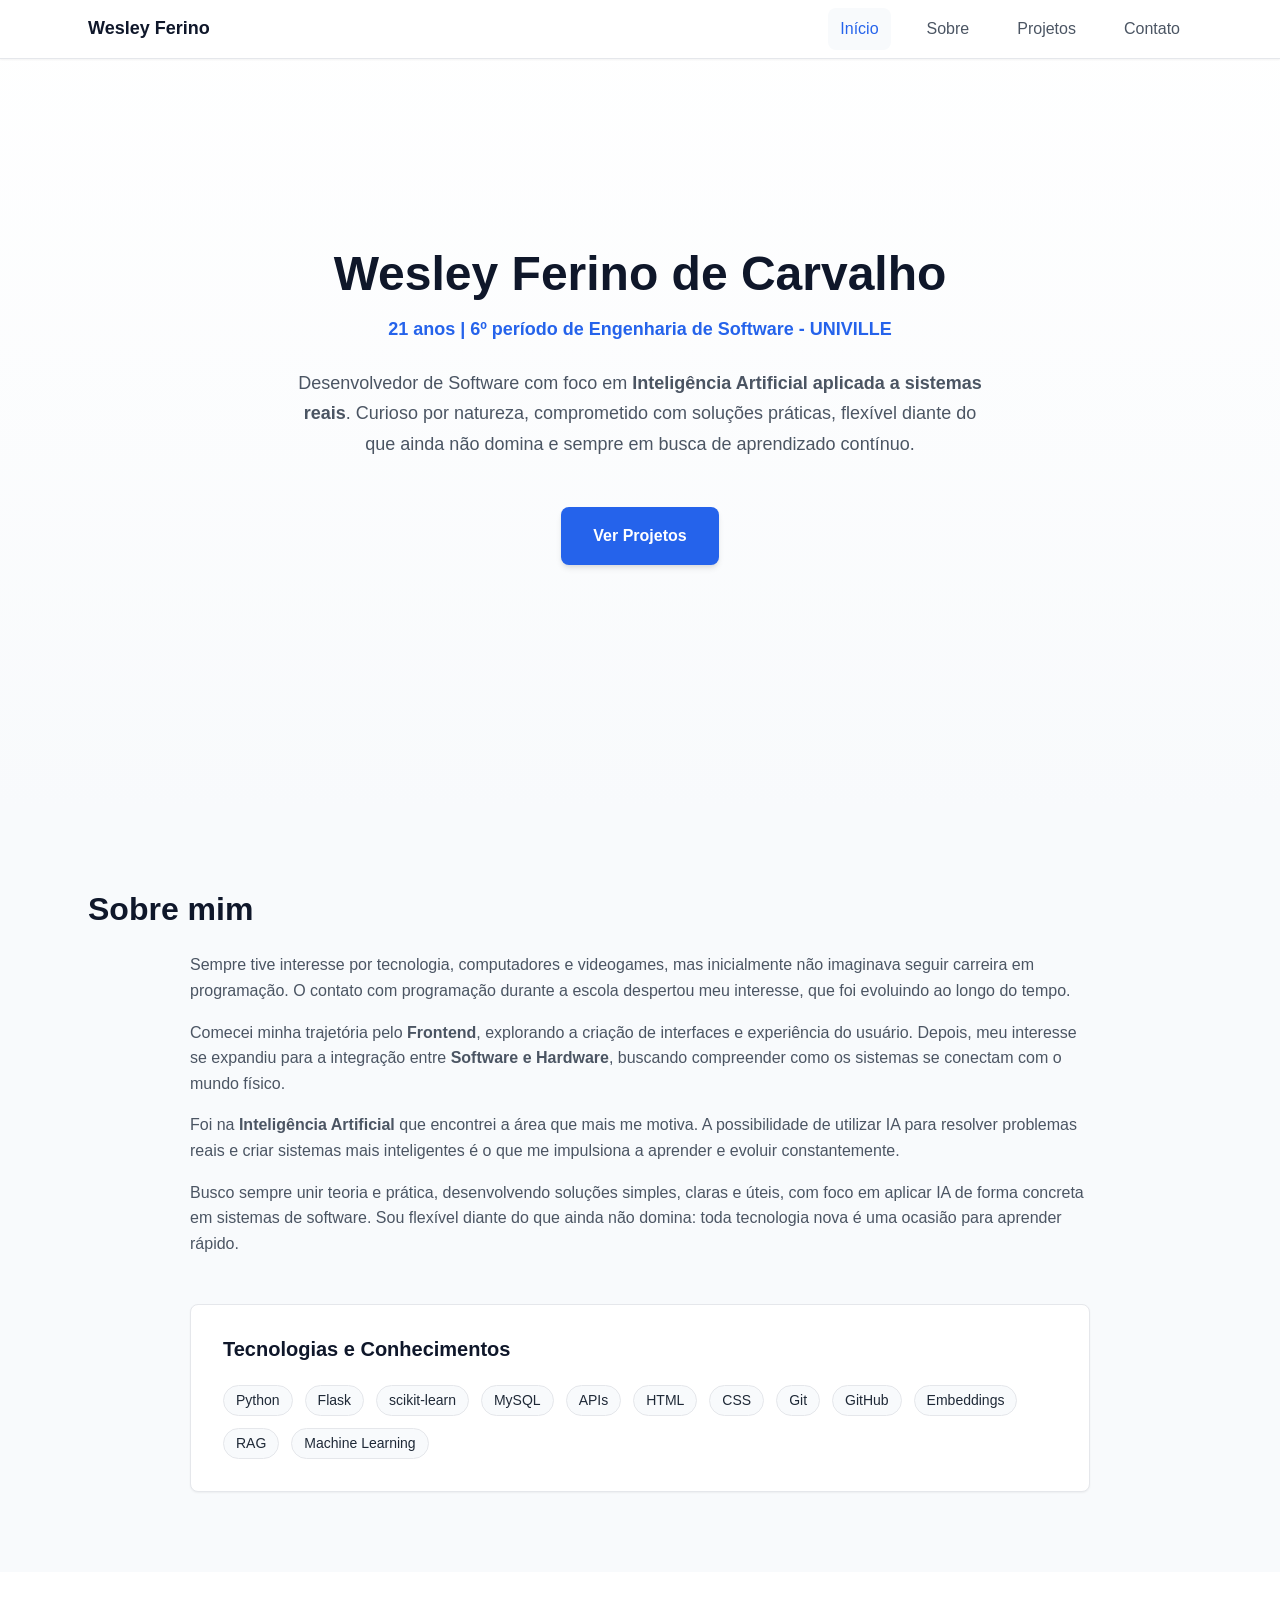
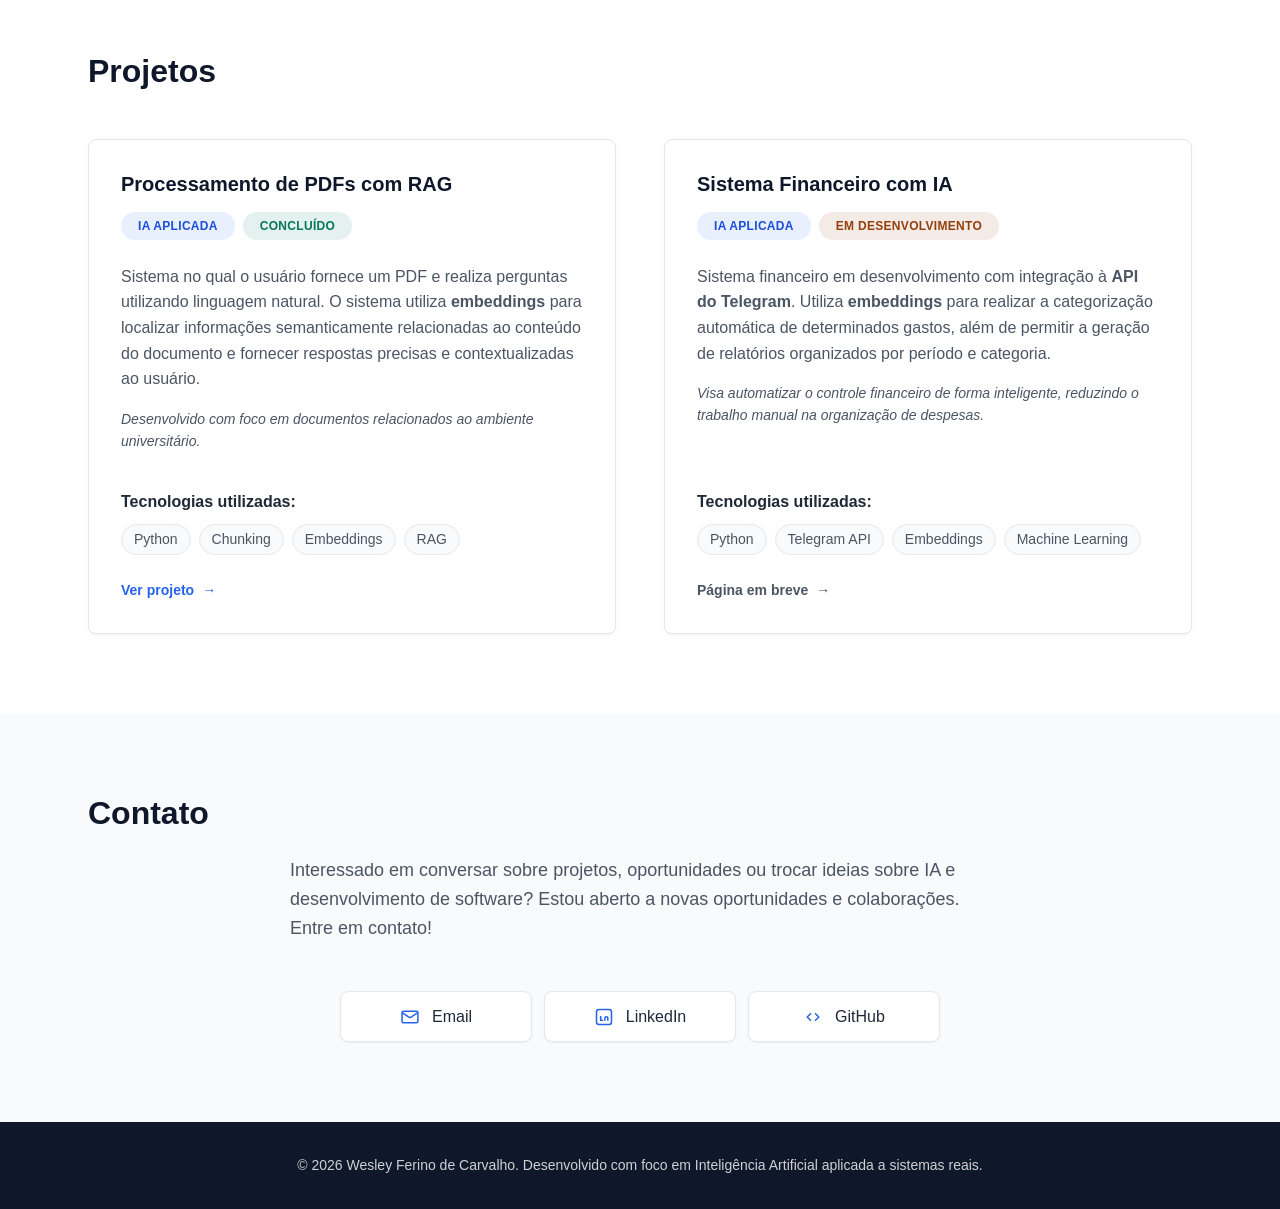
==== index.html @ 2a943b16 "first commit repositorio" ====
<!DOCTYPE html>
<html lang="pt-BR">
  <head>
    <meta charset="UTF-8" />
    <meta name="viewport" content="width=device-width, initial-scale=1.0" />
    <meta
      name="description"
      content="Portfólio de Wesley Ferino de Carvalho - Desenvolvedor de Software com foco em Inteligência Artificial aplicada a sistemas reais."
    />
    <title>
      Wesley Ferino - Desenvolvedor de Software | IA aplicada a sistemas
    </title>

    <!-- Estilos -->
    <link rel="stylesheet" href="css/styles.css" />
    <link rel="stylesheet" href="css/responsive.css" />
  </head>
  <body>
    <!-- Cabeçalho e Navegação -->
    <header class="header">
      <div class="container">
        <nav class="nav" aria-label="Navegação principal">
          <a href="#inicio" class="nav-logo">Wesley Ferino</a>

          <button
            type="button"
            class="nav-toggle"
            aria-expanded="false"
            aria-controls="nav-menu"
            aria-label="Abrir menu de navegação"
          >
            <span class="nav-toggle-icon" aria-hidden="true">☰</span>
          </button>

          <ul class="nav-menu" id="nav-menu">
            <li class="nav-item">
              <a href="#inicio" class="nav-link">Início</a>
            </li>
            <li class="nav-item">
              <a href="#sobre" class="nav-link">Sobre</a>
            </li>
            <li class="nav-item">
              <a href="#projetos" class="nav-link">Projetos</a>
            </li>
            <li class="nav-item">
              <a href="#contato" class="nav-link">Contato</a>
            </li>
          </ul>
        </nav>
      </div>
    </header>

    <!-- Conteúdo Principal -->
    <main>
      <!-- Seção Hero/Início -->
      <section id="inicio" class="hero" aria-labelledby="inicio-titulo">
        <div class="container">
          <div class="hero-content">
            <h1 class="hero-name" id="inicio-titulo">Wesley Ferino de Carvalho</h1>
            <p class="hero-info">
              21 anos | 6º período de Engenharia de Software - UNIVILLE
            </p>
            <p class="hero-description">
              Desenvolvedor de Software com foco em
              <strong>Inteligência Artificial aplicada a sistemas reais</strong>.
              Curioso por natureza, comprometido com soluções práticas, flexível
              diante do que ainda não domina e sempre em busca de aprendizado
              contínuo.
            </p>
            <a href="#projetos" class="btn btn-primary">Ver Projetos</a>
          </div>
        </div>
      </section>

      <!-- Seção Sobre -->
      <section id="sobre" class="about" aria-labelledby="sobre-titulo">
        <div class="container">
          <h2 class="section-title" id="sobre-titulo">Sobre mim</h2>

          <div class="about-content">
            <div class="about-text">
              <p>
                Sempre tive interesse por tecnologia, computadores e videogames,
                mas inicialmente não imaginava seguir carreira em programação. O
                contato com programação durante a escola despertou meu
                interesse, que foi evoluindo ao longo do tempo.
              </p>
              <p>
                Comecei minha trajetória pelo <strong>Frontend</strong>,
                explorando a criação de interfaces e experiência do usuário.
                Depois, meu interesse se expandiu para a integração entre
                <strong>Software e Hardware</strong>, buscando compreender como
                os sistemas se conectam com o mundo físico.
              </p>
              <p>
                Foi na <strong>Inteligência Artificial</strong> que encontrei a
                área que mais me motiva. A possibilidade de utilizar IA para
                resolver problemas reais e criar sistemas mais inteligentes é o
                que me impulsiona a aprender e evoluir constantemente.
              </p>
              <p>
                Busco sempre unir teoria e prática, desenvolvendo soluções
                simples, claras e úteis, com foco em aplicar IA de forma
                concreta em sistemas de software. Sou flexível diante do que
                ainda não domina: toda tecnologia nova é uma ocasião para
                aprender rápido.
              </p>
            </div>

            <div class="skills">
              <h3 class="skills-title">Tecnologias e Conhecimentos</h3>
              <div class="skills-grid">
                <span class="skill-tag">Python</span>
                <span class="skill-tag">Flask</span>
                <span class="skill-tag">scikit-learn</span>
                <span class="skill-tag">MySQL</span>
                <span class="skill-tag">APIs</span>
                <span class="skill-tag">HTML</span>
                <span class="skill-tag">CSS</span>
                <span class="skill-tag">Git</span>
                <span class="skill-tag">GitHub</span>
                <span class="skill-tag">Embeddings</span>
                <span class="skill-tag">RAG</span>
                <span class="skill-tag">Machine Learning</span>
              </div>
            </div>
          </div>
        </div>
      </section>

      <!-- Seção Projetos -->
      <section id="projetos" class="projects" aria-labelledby="projetos-titulo">
        <div class="container">
          <h2 class="section-title" id="projetos-titulo">Projetos</h2>

          <div class="projects-grid">
            <!-- Projeto 1: Processamento de PDFs com RAG -->
            <article class="project-card">
              <div class="project-header">
                <h3 class="project-title">
                  <a class="project-link" href="projetos/rag/"
                    >Processamento de PDFs com RAG</a
                  >
                </h3>
                <div class="project-badges">
                  <span class="badge badge-ai">IA Aplicada</span>
                  <span class="badge badge-completed">Concluído</span>
                </div>
              </div>

              <div class="project-content">
                <p class="project-description">
                  Sistema no qual o usuário fornece um PDF e realiza perguntas
                  utilizando linguagem natural. O sistema utiliza
                  <strong>embeddings</strong> para localizar informações
                  semanticamente relacionadas ao conteúdo do documento e fornecer
                  respostas precisas e contextualizadas ao usuário.
                </p>
                <p class="project-context">
                  Desenvolvido com foco em documentos relacionados ao ambiente
                  universitário.
                </p>
              </div>

              <div class="project-tech">
                <h4>Tecnologias utilizadas:</h4>
                <div class="tech-tags">
                  <span class="tech-tag">Python</span>
                  <span class="tech-tag">Chunking</span>
                  <span class="tech-tag">Embeddings</span>
                  <span class="tech-tag">RAG</span>
                </div>
              </div>

              <p class="project-cta">
                Ver projeto <span class="project-cta-arrow" aria-hidden="true">→</span>
              </p>
            </article>

            <!-- Projeto 2: Sistema Financeiro com IA -->
            <article class="project-card">
              <div class="project-header">
                <h3 class="project-title">Sistema Financeiro com IA</h3>
                <div class="project-badges">
                  <span class="badge badge-ai">IA Aplicada</span>
                  <span class="badge badge-development"
                    >Em Desenvolvimento</span
                  >
                </div>
              </div>

              <div class="project-content">
                <p class="project-description">
                  Sistema financeiro em desenvolvimento com integração à
                  <strong>API do Telegram</strong>. Utiliza
                  <strong>embeddings</strong> para realizar a categorização
                  automática de determinados gastos, além de permitir a geração
                  de relatórios organizados por período e categoria.
                </p>
                <p class="project-goal">
                  Visa automatizar o controle financeiro de forma inteligente,
                  reduzindo o trabalho manual na organização de despesas.
                </p>
              </div>

              <div class="project-tech">
                <h4>Tecnologias utilizadas:</h4>
                <div class="tech-tags">
                  <span class="tech-tag">Python</span>
                  <span class="tech-tag">Telegram API</span>
                  <span class="tech-tag">Embeddings</span>
                  <span class="tech-tag">Machine Learning</span>
                </div>
              </div>

              <p class="project-cta project-cta-muted">
                Página em breve
                <span class="project-cta-arrow" aria-hidden="true">→</span>
              </p>
            </article>
          </div>
        </div>
      </section>

      <!-- Seção Contato -->
      <section id="contato" class="contact" aria-labelledby="contato-titulo">
        <div class="container">
          <h2 class="section-title" id="contato-titulo">Contato</h2>

          <div class="contact-content">
            <p class="contact-description">
              Interessado em conversar sobre projetos, oportunidades ou trocar
              ideias sobre IA e desenvolvimento de software? Estou aberto a
              novas oportunidades e colaborações. Entre em contato!
            </p>

            <div class="contact-links">
              <a
                href="mailto:weslleycontas09@gmail.com"
                class="contact-link"
                aria-label="Enviar email para Wesley Ferino"
              >
                <span class="contact-icon" aria-hidden="true">
                  <svg
                    viewBox="0 0 24 24"
                    fill="none"
                    stroke="currentColor"
                    stroke-width="1.8"
                    stroke-linecap="round"
                    stroke-linejoin="round"
                    focusable="false"
                  >
                    <rect x="2.5" y="5" width="19" height="14" rx="2"></rect>
                    <path d="m3 7 8.1 5.4a1.4 1.4 0 0 0 1.6 0L21 7"></path>
                  </svg>
                </span>
                <span>Email</span>
              </a>

              <a
                href="https://www.linkedin.com/in/ferinosz/"
                class="contact-link"
                target="_blank"
                rel="noopener noreferrer"
                aria-label="Visitar perfil do LinkedIn de Wesley Ferino"
              >
                <span class="contact-icon" aria-hidden="true">
                  <svg
                    viewBox="0 0 24 24"
                    fill="none"
                    stroke="currentColor"
                    stroke-width="1.8"
                    stroke-linecap="round"
                    stroke-linejoin="round"
                    focusable="false"
                  >
                    <rect x="3" y="3" width="18" height="18" rx="3"></rect>
                    <path d="M8 11.5V16"></path>
                    <path d="M8 16h2.2"></path>
                    <path d="M13 16v-2.6a1.8 1.8 0 0 1 3.6 0V16"></path>
                  </svg>
                </span>
                <span>LinkedIn</span>
              </a>

              <a
                href="https://github.com/ferinoSZ"
                class="contact-link"
                target="_blank"
                rel="noopener noreferrer"
                aria-label="Visitar perfil do GitHub de Wesley Ferino"
              >
                <span class="contact-icon" aria-hidden="true">
                  <svg
                    viewBox="0 0 24 24"
                    fill="none"
                    stroke="currentColor"
                    stroke-width="1.8"
                    stroke-linecap="round"
                    stroke-linejoin="round"
                    focusable="false"
                  >
                    <path d="m9 8-4 4 4 4"></path>
                    <path d="m15 8 4 4-4 4"></path>
                  </svg>
                </span>
                <span>GitHub</span>
              </a>
            </div>
          </div>
        </div>
      </section>
    </main>

    <!-- Rodapé -->
    <footer class="footer">
      <div class="container">
        <p class="footer-text">
          © 2026 Wesley Ferino de Carvalho. Desenvolvido com foco em
          Inteligência Artificial aplicada a sistemas reais.
        </p>
      </div>
    </footer>

    <!-- Script JavaScript -->
    <script src="js/main.js"></script>
  </body>
</html>
---- css/styles.css ----
/* Estilos principais - Portfólio Wesley Ferino */
/* Comentários em português-BR conforme Constituição IV */

/* Reset e base */
*,
*::before,
*::after {
  margin: 0;
  padding: 0;
  box-sizing: border-box;
}

:root {
  /* Cores */
  --color-primary: #2563eb;
  --color-primary-dark: #1d4ed8;
  --color-primary-soft: rgba(37, 99, 235, 0.1);
  --color-secondary: #0f172a;
  --color-text-primary: #1f2937;
  --color-text-secondary: #4b5563;
  --color-background: #ffffff;
  --color-background-alt: #f8fafc;
  --color-border: #e5e7eb;
  --color-success: #047857;
  --color-success-soft: rgba(4, 120, 87, 0.1);
  --color-warning: #92400e;
  --color-warning-soft: rgba(146, 64, 14, 0.1);

  /* Tipografia */
  --font-family-base: -apple-system, BlinkMacSystemFont, "Segoe UI", Roboto,
    "Helvetica Neue", Arial, sans-serif;
  --font-size-xs: 0.75rem;
  --font-size-sm: 0.875rem;
  --font-size-base: 1rem;
  --font-size-lg: 1.125rem;
  --font-size-xl: 1.25rem;
  --font-size-2xl: 1.5rem;
  --font-size-3xl: 2rem;
  --font-size-4xl: 2.5rem;

  /* Espaçamentos */
  --spacing-xs: 0.5rem;
  --spacing-sm: 0.75rem;
  --spacing-md: 1rem;
  --spacing-lg: 1.5rem;
  --spacing-xl: 2rem;
  --spacing-2xl: 3rem;
  --spacing-3xl: 4rem;

  /* Layout */
  --header-height: 3.5rem;
  --container-max-width: 1200px;
  --about-max-width: 900px;
  --contact-max-width: 700px;
  --contact-link-min-width: 8.5rem;
  --contact-link-max-width: 12rem;

  /* Sombras, bordas e transições */
  --shadow-sm: 0 1px 2px 0 rgba(0, 0, 0, 0.05);
  --shadow-md: 0 4px 6px -1px rgba(0, 0, 0, 0.1),
    0 2px 4px -1px rgba(0, 0, 0, 0.06);
  --shadow-lg: 0 10px 15px -3px rgba(0, 0, 0, 0.1),
    0 4px 6px -2px rgba(0, 0, 0, 0.05);
  --border-radius: 0.5rem;
  --border-radius-pill: 999px;
  --transition-base: 0.2s ease-in-out;
}

/* Documento: scroll-padding-top compensa o header fixo nas navegações por âncora */
html {
  font-size: 16px;
  scroll-behavior: smooth;
  scroll-padding-top: calc(var(--header-height) + var(--spacing-md));
}

body {
  font-family: var(--font-family-base);
  font-size: var(--font-size-base);
  line-height: 1.6;
  color: var(--color-text-primary);
  background-color: var(--color-background);
  -webkit-font-smoothing: antialiased;
  -moz-osx-font-smoothing: grayscale;
}

/* Tipografia */
h1,
h2,
h3,
h4,
h5,
h6 {
  line-height: 1.2;
  color: var(--color-secondary);
  font-weight: 700;
  margin-bottom: var(--spacing-md);
}

h1 {
  font-size: var(--font-size-3xl);
}

h2 {
  font-size: var(--font-size-2xl);
  margin-bottom: var(--spacing-lg);
}

h3 {
  font-size: var(--font-size-xl);
}

p {
  color: var(--color-text-secondary);
  margin-bottom: var(--spacing-md);
}

a {
  color: var(--color-primary);
  text-decoration: none;
  transition: color var(--transition-base);
}

a:hover {
  color: var(--color-primary-dark);
}

a:focus-visible {
  outline: 2px solid var(--color-primary);
  outline-offset: 2px;
  border-radius: 2px;
}

/* Listas */
ul {
  list-style: none;
}

/* Container e seções */
.container {
  width: 100%;
  max-width: var(--container-max-width);
  margin: 0 auto;
  padding: 0 var(--spacing-md);
}

section {
  padding: var(--spacing-3xl) 0;
}

section:nth-child(even) {
  background-color: var(--color-background-alt);
}

/* Título de seção - eixo de alinhamento único (esquerda) em todas as seções */
.section-title {
  margin-bottom: var(--spacing-lg);
  text-align: left;
}

/* Botões */
button {
  font-family: inherit;
  cursor: pointer;
  border: none;
  background: none;
}

button:focus-visible {
  outline: 2px solid var(--color-primary);
  outline-offset: 2px;
  border-radius: var(--border-radius);
}

/* Acessibilidade - redução de movimento */
@media (prefers-reduced-motion: reduce) {
  html {
    scroll-behavior: auto;
  }

  *,
  *::before,
  *::after {
    animation-duration: 0.01ms !important;
    animation-iteration-count: 1 !important;
    transition-duration: 0.01ms !important;
    scroll-behavior: auto !important;
  }
}

/* Header e navegação */
.header {
  position: fixed;
  top: 0;
  left: 0;
  right: 0;
  z-index: 1000;
  min-height: var(--header-height);
  background-color: rgba(255, 255, 255, 0.95);
  border-bottom: 1px solid var(--color-border);
  box-shadow: var(--shadow-sm);
  -webkit-backdrop-filter: blur(10px);
  backdrop-filter: blur(10px);
}

.nav {
  position: relative;
  display: flex;
  justify-content: space-between;
  align-items: center;
  gap: var(--spacing-md);
  min-height: var(--header-height);
  padding: var(--spacing-xs) 0;
}

.nav-logo {
  font-size: var(--font-size-lg);
  font-weight: 700;
  color: var(--color-secondary);
}

.nav-link {
  display: block;
  width: 100%;
  padding: var(--spacing-sm) var(--spacing-md);
  color: var(--color-text-secondary);
  font-weight: 500;
  text-align: left;
  border-radius: var(--border-radius);
  transition: color var(--transition-base),
    background-color var(--transition-base);
}

.nav-link:hover,
.nav-link:focus,
.nav-link.active {
  color: var(--color-primary);
  background-color: var(--color-background-alt);
}

/* Menu mobile - base mobile-first; expandido a partir de 768px em responsive.css */
.nav-toggle {
  display: block;
  padding: var(--spacing-xs);
  color: var(--color-secondary);
  font-size: var(--font-size-xl);
  line-height: 1;
  /* Fallback de fontes para o glifo do menu ficar consistente entre sistemas */
  font-family: "Segoe UI Symbol", "Apple Symbols", "Noto Sans Symbols 2",
    var(--font-family-base);
}

.nav-toggle-icon {
  display: block;
  line-height: 1;
}

.nav-menu {
  position: absolute;
  top: calc(100% + var(--spacing-xs));
  right: 0;
  display: flex;
  flex-direction: column;
  gap: var(--spacing-xs);
  width: auto;
  min-width: 200px;
  /* Limita a largura para não gerar overflow horizontal em telas estreitas */
  max-width: calc(100vw - 2 * var(--spacing-md));
  padding: var(--spacing-sm);
  background-color: var(--color-background);
  border: 1px solid var(--color-border);
  border-radius: var(--border-radius);
  box-shadow: var(--shadow-lg);
  transform: translateY(-8px);
  opacity: 0;
  visibility: hidden;
  transition: opacity var(--transition-base),
    transform var(--transition-base),
    visibility var(--transition-base);
}

.nav-menu.active {
  transform: translateY(0);
  opacity: 1;
  visibility: visible;
}

.nav-item {
  width: 100%;
}

/* Trava a rolagem enquanto o menu mobile está aberto */
body.menu-open {
  overflow: hidden;
}

/* Hero */
.hero {
  display: flex;
  align-items: center;
  justify-content: center;
  min-height: 100vh;
  min-height: 100dvh;
  background: linear-gradient(
    180deg,
    var(--color-background) 0%,
    var(--color-background-alt) 100%
  );
}

.hero-content {
  max-width: 800px;
  margin: 0 auto;
  text-align: center;
}

.hero-name {
  font-size: var(--font-size-3xl);
  margin-bottom: var(--spacing-sm);
}

.hero-info {
  font-size: var(--font-size-lg);
  font-weight: 600;
  color: var(--color-primary);
  margin-bottom: var(--spacing-lg);
}

.hero-description {
  font-size: var(--font-size-lg);
  line-height: 1.7;
  margin-bottom: var(--spacing-2xl);
}

/* Botões */
.btn {
  display: inline-block;
  padding: var(--spacing-md) var(--spacing-xl);
  border-radius: var(--border-radius);
  font-weight: 600;
  text-align: center;
  transition: background-color var(--transition-base),
    color var(--transition-base),
    transform var(--transition-base),
    box-shadow var(--transition-base);
}

.btn-primary {
  background-color: var(--color-primary);
  color: var(--color-background);
  box-shadow: var(--shadow-md);
}

.btn-primary:hover,
.btn-primary:focus {
  background-color: var(--color-primary-dark);
  color: var(--color-background);
  transform: translateY(-2px);
  box-shadow: var(--shadow-lg);
}

/* Sobre */
.about-content {
  max-width: var(--about-max-width);
  margin: 0 auto;
}

.about-text {
  margin-bottom: var(--spacing-2xl);
}

.skills {
  padding: var(--spacing-xl);
  background-color: var(--color-background);
  border: 1px solid var(--color-border);
  border-radius: var(--border-radius);
  box-shadow: var(--shadow-sm);
}

.skills-title {
  margin-bottom: var(--spacing-lg);
  font-size: var(--font-size-xl);
}

.skills-grid {
  display: flex;
  flex-wrap: wrap;
  gap: var(--spacing-sm);
}

/* Componente único de etiquetas - usado por skills, tecnologias e badges */
.skill-tag,
.tech-tag,
.badge {
  display: inline-block;
  padding: 0.25rem var(--spacing-sm);
  border: 1px solid var(--color-border);
  border-radius: var(--border-radius-pill);
  font-size: var(--font-size-sm);
  font-weight: 500;
  line-height: 1.5;
  transition: background-color var(--transition-base),
    color var(--transition-base),
    border-color var(--transition-base);
}

.skill-tag {
  background-color: var(--color-background-alt);
  color: var(--color-text-primary);
}

.skill-tag:hover {
  background-color: var(--color-primary);
  border-color: var(--color-primary);
  color: var(--color-background);
}

.tech-tag {
  background-color: var(--color-background-alt);
  color: var(--color-text-secondary);
}

/* Badges de destaque de IA e de status */
.badge {
  padding: 0.25rem var(--spacing-md);
  border-color: transparent;
  font-size: var(--font-size-xs);
  font-weight: 600;
  letter-spacing: 0.025em;
  text-transform: uppercase;
}

.badge-ai {
  background-color: var(--color-primary-soft);
  color: var(--color-primary-dark);
}

.badge-completed {
  background-color: var(--color-success-soft);
  color: var(--color-success);
}

.badge-development {
  background-color: var(--color-warning-soft);
  color: var(--color-warning);
}

/* Projetos */
.projects-grid {
  display: grid;
  grid-template-columns: 1fr;
  gap: var(--spacing-xl);
  margin-top: var(--spacing-2xl);
}

.project-card {
  display: flex;
  flex-direction: column;
  height: 100%;
  /* Ancoragem para o link esticado do título cobrir o card inteiro */
  position: relative;
  padding: var(--spacing-lg);
  background-color: var(--color-background);
  border: 1px solid var(--color-border);
  border-radius: var(--border-radius);
  box-shadow: var(--shadow-sm);
  transition: transform var(--transition-base),
    box-shadow var(--transition-base),
    border-color var(--transition-base);
}

.project-card:hover {
  transform: translateY(-4px);
  border-color: var(--color-primary);
  box-shadow: var(--shadow-lg);
}

.project-header {
  margin-bottom: var(--spacing-lg);
}

.project-title {
  font-size: var(--font-size-xl);
  margin-bottom: var(--spacing-md);
}

.project-badges {
  display: flex;
  flex-wrap: wrap;
  gap: var(--spacing-xs);
}

.project-content {
  flex-grow: 1;
  margin-bottom: var(--spacing-lg);
}

.project-description {
  margin-bottom: var(--spacing-md);
}

.project-context,
.project-goal {
  font-size: var(--font-size-sm);
  font-style: italic;
}

.project-tech h4 {
  margin-bottom: var(--spacing-sm);
  font-size: var(--font-size-base);
  color: var(--color-text-primary);
}

.tech-tags {
  display: flex;
  flex-wrap: wrap;
  gap: var(--spacing-xs);
}

/* Link do título do projeto. O pseudo-elemento estende a área clicável para
   todo o card sem aninhar links. O título mantém a cor de heading até o hover. */
.project-link {
  color: var(--color-secondary);
}

.project-link::after {
  content: "";
  position: absolute;
  inset: 0;
}

.project-card:hover .project-link,
.project-card:focus-within .project-link {
  color: var(--color-primary);
}

/* Dica de continuação: deixa explícito que o card leva a algum lugar */
.project-cta {
  display: inline-flex;
  align-items: center;
  gap: var(--spacing-xs);
  margin-top: var(--spacing-lg);
  margin-bottom: 0;
  color: var(--color-primary);
  font-size: var(--font-size-sm);
  font-weight: 600;
}

.project-cta-arrow {
  transition: transform var(--transition-base);
}

.project-card:hover .project-cta-arrow {
  transform: translateX(3px);
}

/* Projeto sem página de detalhe: mantém a mesma linguagem visual, sem prometer navegação */
.project-cta-muted {
  color: var(--color-text-secondary);
}

.project-card:hover .project-cta-arrow {
  transform: none;
}

/* Contato */
.contact-content {
  max-width: var(--contact-max-width);
  margin: 0 auto;
}

.contact-description {
  font-size: var(--font-size-lg);
  margin-bottom: var(--spacing-2xl);
}

/* Contato - base mobile: botões empilhados e centralizados.
   A fileira única com três botões iguais é aplicada a partir de 480px em responsive.css. */
.contact-links {
  display: flex;
  flex-direction: column;
  align-items: center;
  gap: var(--spacing-md);
}

.contact-link {
  display: flex;
  align-items: center;
  justify-content: center;
  gap: var(--spacing-sm);
  width: 100%;
  max-width: var(--contact-link-max-width);
  padding: var(--spacing-sm) var(--spacing-md);
  background-color: var(--color-background);
  border: 1px solid var(--color-border);
  border-radius: var(--border-radius);
  box-shadow: var(--shadow-sm);
  color: var(--color-text-primary);
  font-weight: 500;
  transition: background-color var(--transition-base),
    color var(--transition-base),
    border-color var(--transition-base),
    transform var(--transition-base),
    box-shadow var(--transition-base);
}

.contact-link:hover,
.contact-link:focus {
  background-color: var(--color-primary);
  border-color: var(--color-primary);
  color: var(--color-background);
  transform: translateY(-2px);
  box-shadow: var(--shadow-md);
}

.contact-link:focus-visible {
  outline: 2px solid var(--color-primary);
  outline-offset: 2px;
}

.contact-icon {
  display: inline-flex;
  align-items: center;
  justify-content: center;
  width: var(--font-size-xl);
  height: var(--font-size-xl);
  color: var(--color-primary);
}

.contact-icon svg {
  width: 100%;
  height: 100%;
}

.contact-link:hover .contact-icon,
.contact-link:focus .contact-icon {
  color: var(--color-background);
}

/* Rodapé */
.footer {
  padding: var(--spacing-xl) 0;
  background-color: var(--color-secondary);
  text-align: center;
}

.footer-text {
  margin-bottom: 0;
  color: rgba(255, 255, 255, 0.8);
  font-size: var(--font-size-sm);
}

/* Página de detalhe do projeto */
/* Não há hero nesta página para cobrir o header fixo, por isso o
   espaçamento superior é calculado somando a altura do header. */
.project-detail {
  padding-top: calc(var(--header-height) + var(--spacing-2xl));
}

.detail-header {
  max-width: var(--about-max-width);
  margin-bottom: var(--spacing-2xl);
}

.detail-title {
  font-size: var(--font-size-3xl);
  margin-bottom: var(--spacing-md);
}

.detail-badges {
  display: flex;
  flex-wrap: wrap;
  gap: var(--spacing-xs);
  margin-bottom: var(--spacing-lg);
}

.detail-lead {
  font-size: var(--font-size-lg);
  margin-bottom: 0;
}

.detail-lead + .detail-lead {
  margin-top: var(--spacing-md);
}

.prose {
  max-width: var(--about-max-width);
}

.prose > * + * {
  margin-top: var(--spacing-md);
}

.prose h2 {
  font-size: var(--font-size-xl);
  margin-top: var(--spacing-2xl);
  margin-bottom: var(--spacing-md);
}

/* Subtítulo de subsection dentro do texto corrido (ex.: "Detalhes técnicos") */
.prose h3 {
  font-size: var(--font-size-lg);
  margin-top: var(--spacing-xl);
  margin-bottom: var(--spacing-md);
}

.prose ol,
.prose ul {
  padding-left: var(--spacing-lg);
}

.prose ol {
  list-style: decimal;
}

.prose ul {
  list-style: disc;
}

.prose li + li {
  margin-top: var(--spacing-sm);
}

.prose code {
  padding: 0.1rem 0.35rem;
  background-color: var(--color-background-alt);
  border: 1px solid var(--color-border);
  border-radius: 0.25rem;
  font-family: ui-monospace, SFMono-Regular, "SF Mono", Menlo, Consolas,
    "Liberation Mono", monospace;
  font-size: 0.9em;
}

.detail-actions {
  display: flex;
  flex-wrap: wrap;
  gap: var(--spacing-md);
  margin-top: var(--spacing-2xl);
}

/* Botão secundário - ação alternativa quando a principal já é um filled */
.btn-outline {
  background-color: var(--color-background);
  border: 1px solid var(--color-primary);
  color: var(--color-primary);
  box-shadow: var(--shadow-sm);
}

.btn-outline:hover,
.btn-outline:focus {
  background-color: var(--color-primary-soft);
  color: var(--color-primary-dark);
  transform: translateY(-2px);
  box-shadow: var(--shadow-md);
}
---- css/responsive.css ----
/* Estilos responsivos - Mobile-First */
/* Comentários em português-BR conforme Constituição IV */
/* Estratégia única: apenas media queries min-width, com a base mobile em styles.css */

/* Telas médias: 480px - 767px */
@media (min-width: 480px) {
  .container {
    padding: 0 var(--spacing-lg);
  }

  /* Contato: três botões em uma única fileira, centralizados e com o mesmo tamanho.
     flex-wrap mantém a fileira única e só reorganiza se faltar espaço. */
  .contact-links {
    flex-direction: row;
    flex-wrap: wrap;
    justify-content: center;
    gap: var(--spacing-sm);
  }

  .contact-link {
    flex: 1 1 var(--contact-link-min-width);
    max-width: var(--contact-link-max-width);
  }

  .project-card {
    padding: var(--spacing-xl);
  }
}

/* Tablet: 768px - 1023px */
@media (min-width: 768px) {
  h1 {
    font-size: var(--font-size-4xl);
  }

  h2 {
    font-size: var(--font-size-3xl);
  }

  .container {
    padding: 0 var(--spacing-xl);
  }

  /* Navegação em linha: o menu mobile dá lugar ao menu sempre visível */
  .nav-menu {
    position: static;
    flex-direction: row;
    align-items: center;
    gap: var(--spacing-lg);
    width: auto;
    min-width: 0;
    max-width: none;
    padding: 0;
    background-color: transparent;
    border: 0;
    box-shadow: none;
    transform: none;
    opacity: 1;
    visibility: visible;
  }

  .nav-item {
    width: auto;
  }

  .nav-link {
    display: inline-block;
    width: auto;
    padding: var(--spacing-xs) var(--spacing-sm);
  }

  .nav-toggle {
    display: none;
  }

  /* Hero */
  .hero-content {
    max-width: 700px;
  }

  .hero-name {
    font-size: var(--font-size-4xl);
  }

  /* Projetos - grid de 2 colunas */
  .projects-grid {
    grid-template-columns: repeat(2, 1fr);
    gap: var(--spacing-xl);
  }

  /* Página de detalhe do projeto */
  .detail-title {
    font-size: var(--font-size-4xl);
  }
}

/* Desktop: 1024px ou mais */
@media (min-width: 1024px) {
  section {
    padding: calc(var(--spacing-3xl) + 1rem) 0;
  }

  .container {
    padding: 0 var(--spacing-2xl);
  }

  /* Hero */
  .hero {
    min-height: 90vh;
    min-height: 90dvh;
  }

  .hero-name {
    font-size: calc(var(--font-size-4xl) + 0.5rem);
  }

  /* Projetos - mantém 2 colunas com mais espaço entre os cards */
  .projects-grid {
    gap: var(--spacing-2xl);
  }
}
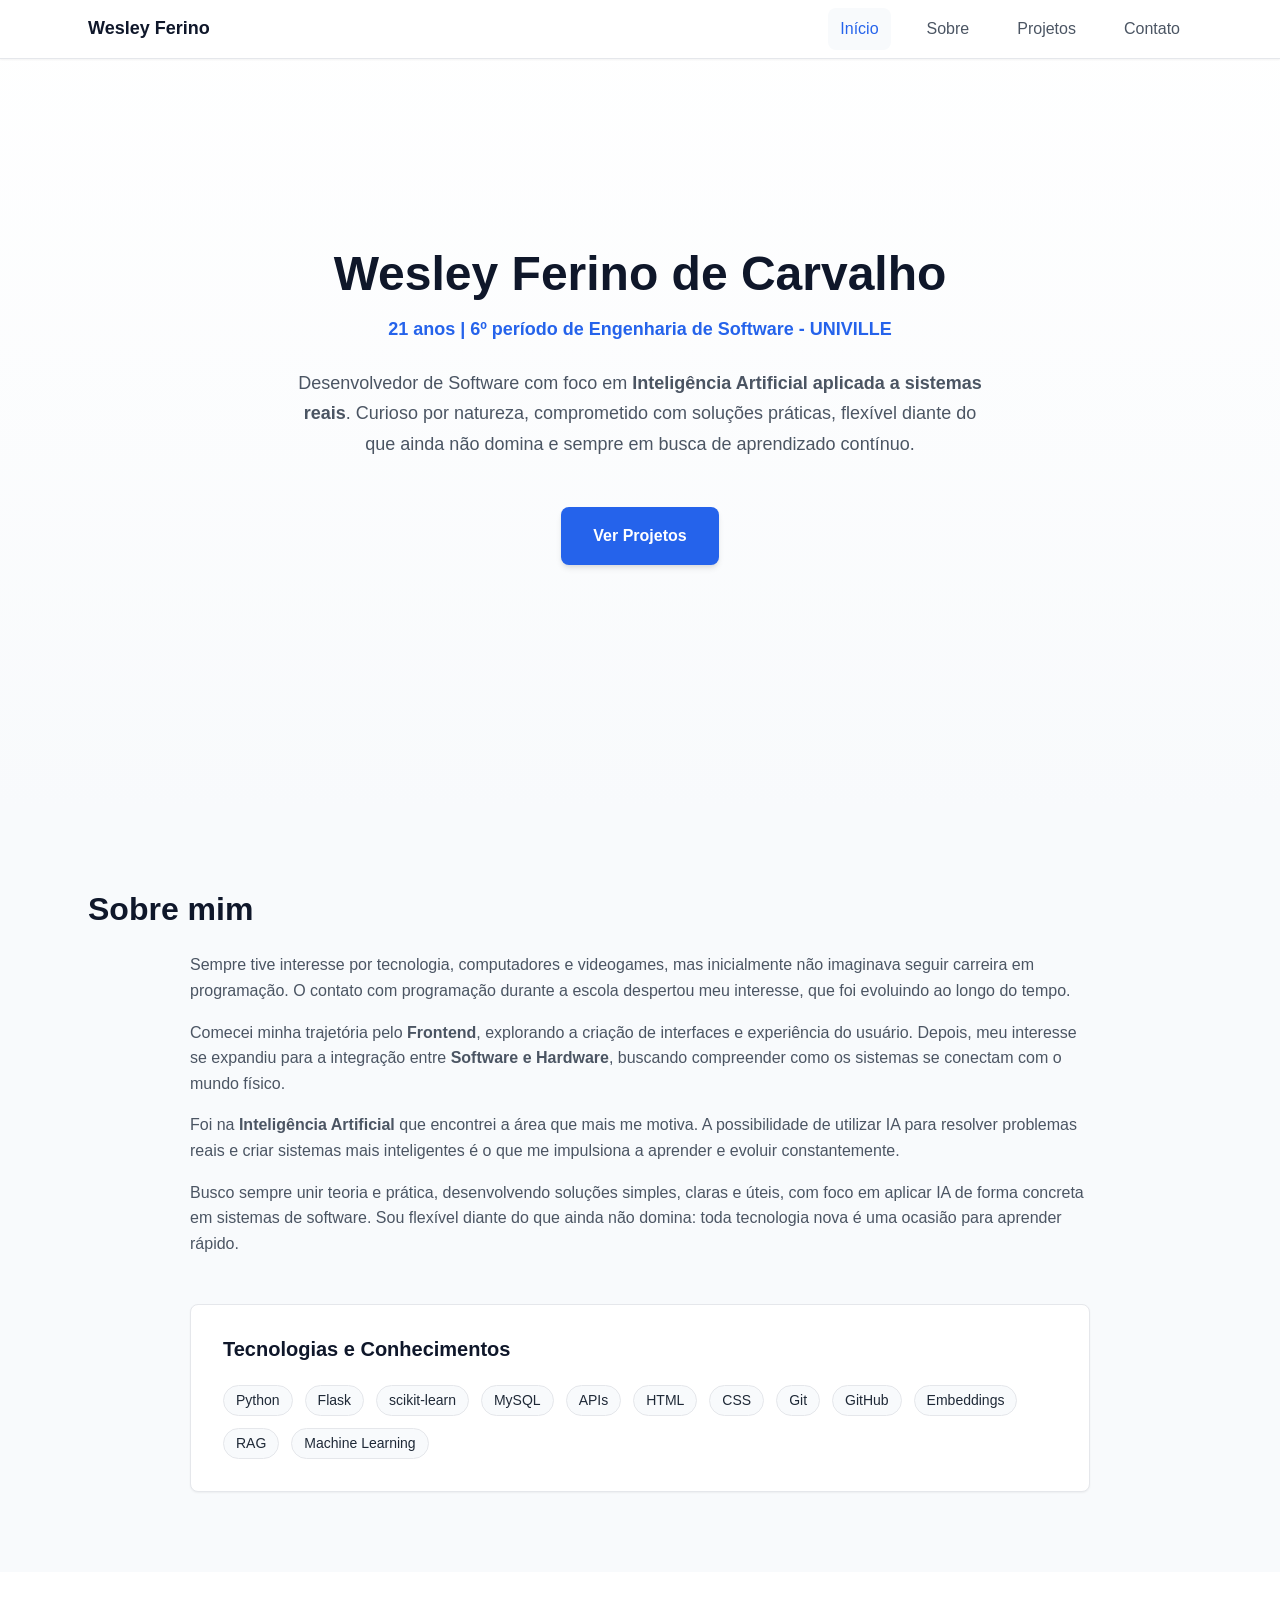
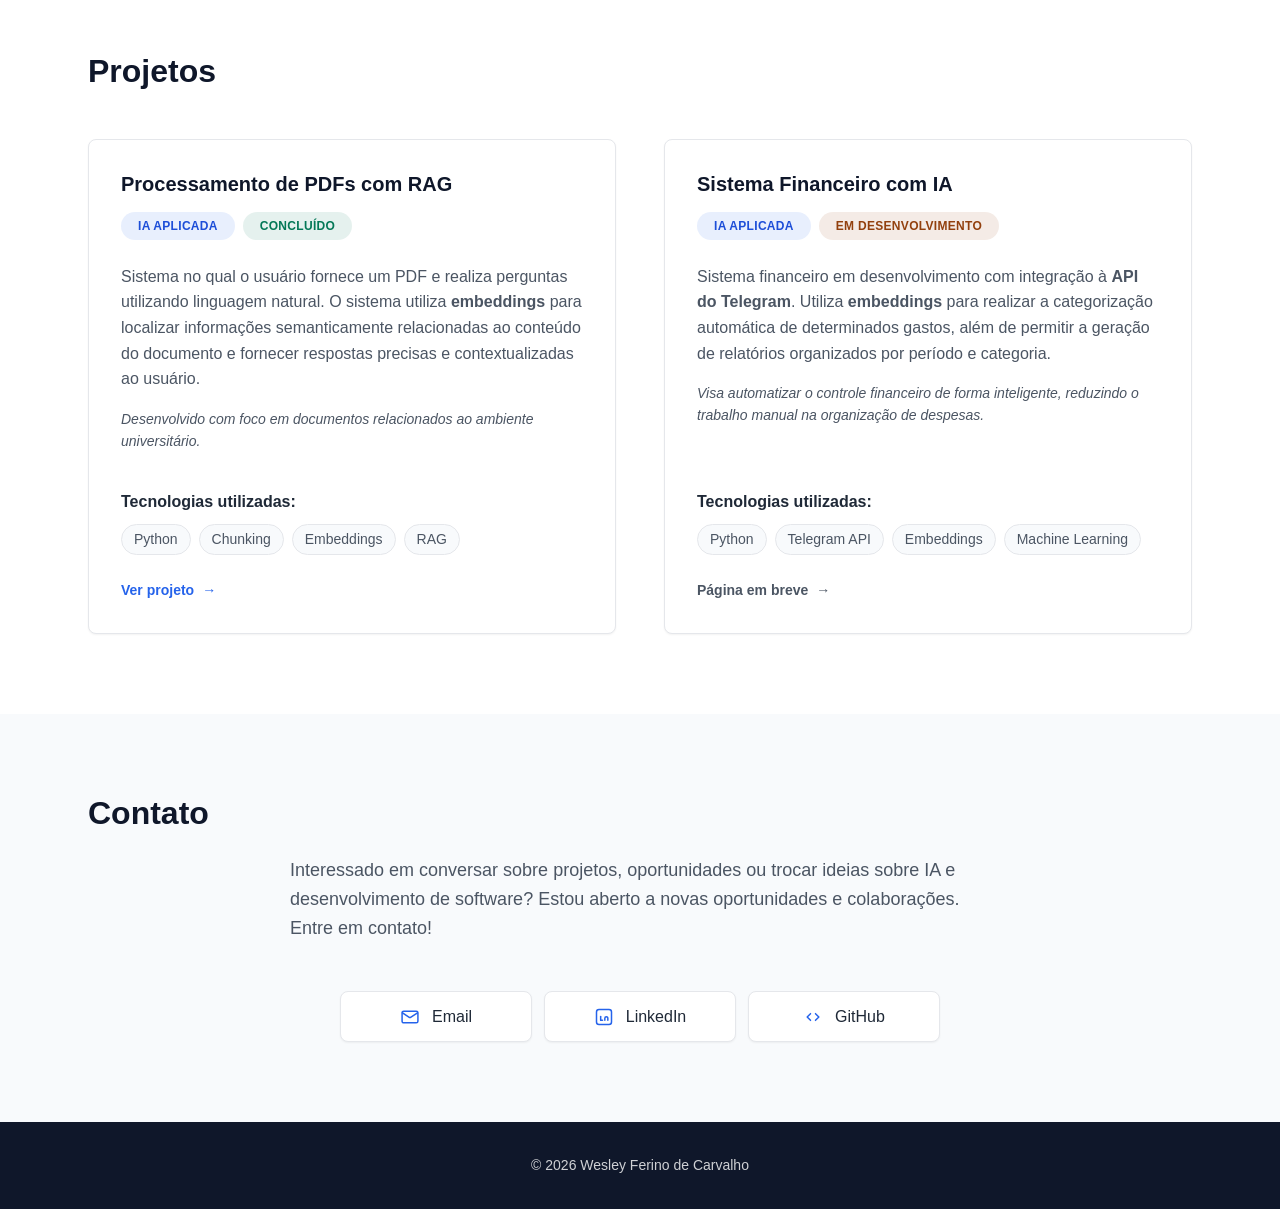
==== commit 10bacdf5: "atualizações minimas" ====
--- a/index.html
+++ b/index.html
@@ -315,10 +315,7 @@
     <!-- Rodapé -->
     <footer class="footer">
       <div class="container">
-        <p class="footer-text">
-          © 2026 Wesley Ferino de Carvalho. Desenvolvido com foco em
-          Inteligência Artificial aplicada a sistemas reais.
-        </p>
+<p class="footer-text">© 2026 Wesley Ferino de Carvalho</p>
       </div>
     </footer>
 
